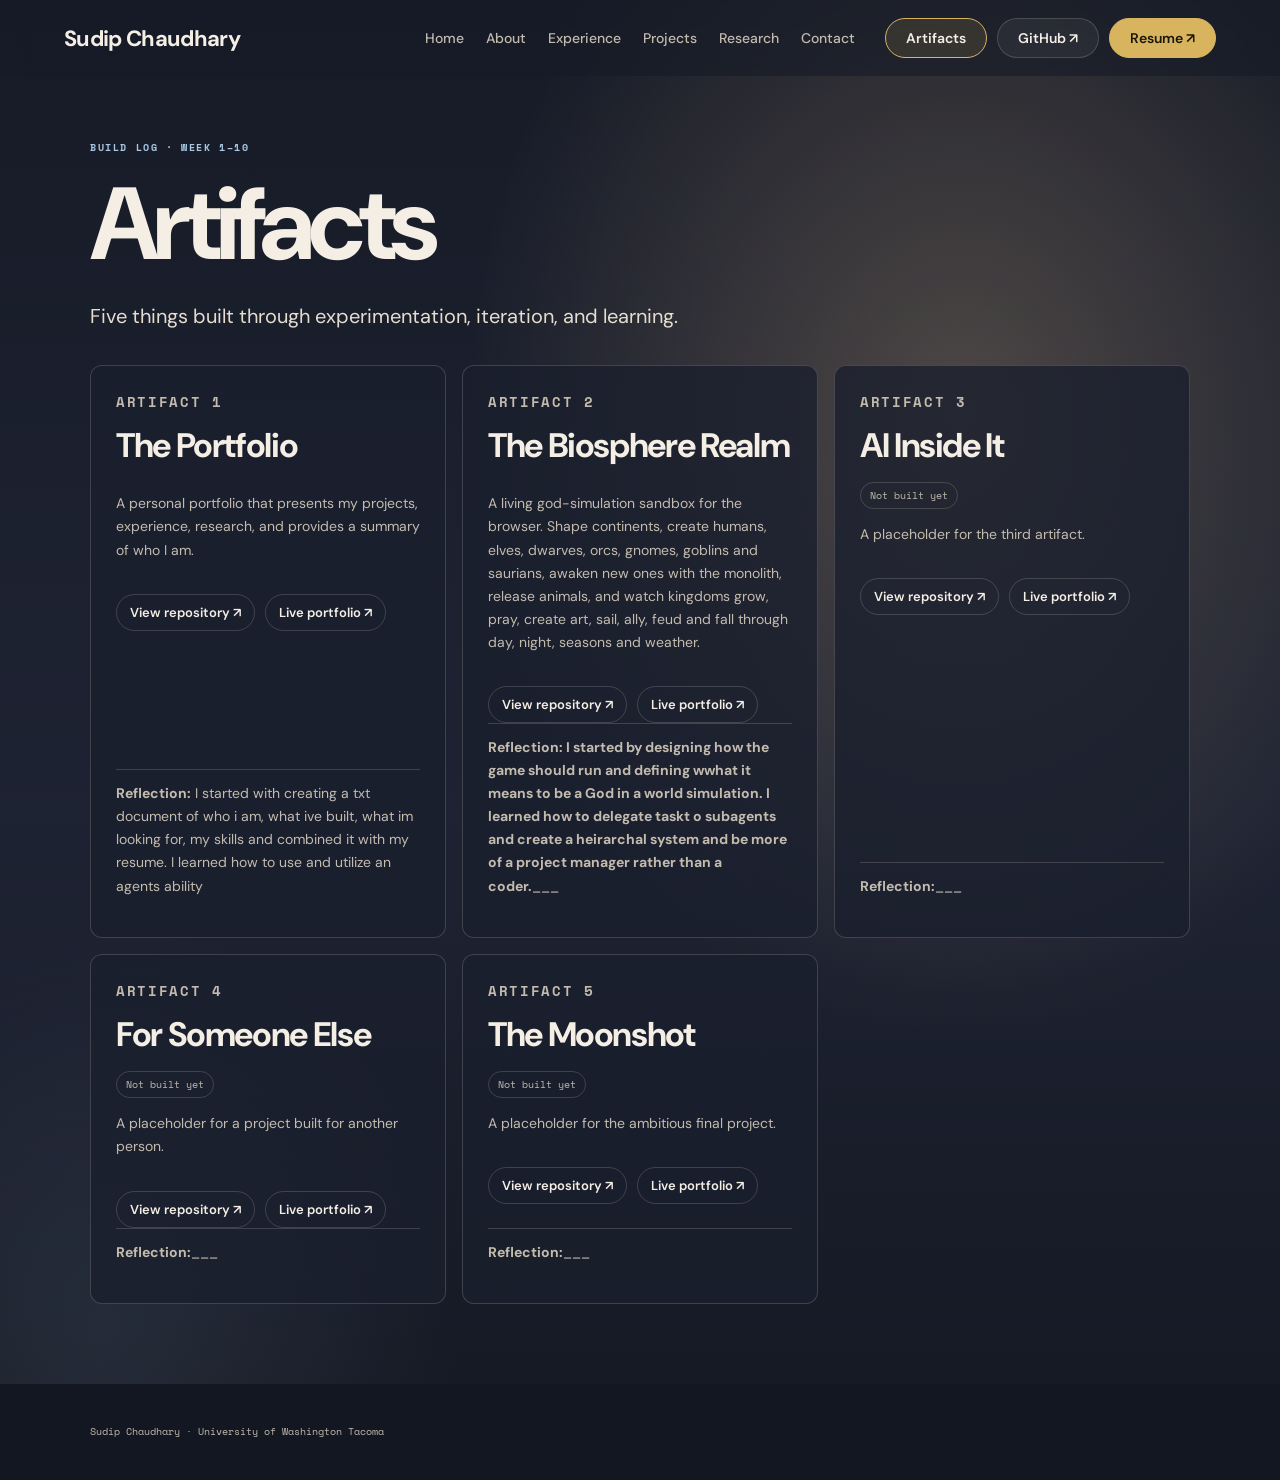
==== artifacts.html @ e9c2fbfe "Update artifact reflections and links in artifacts.html" ====
<!doctype html>
<html lang="en">
<head>
<meta charset="utf-8">
<meta name="viewport" content="width=device-width,initial-scale=1">
<title>Artifacts | Sudip Chaudhary</title>
<meta name="description" content="Five artifacts documenting what I build, how my plans change, and what I learn along the way.">
<link rel="stylesheet" href="css/style.css">
<script>
try { if (localStorage.getItem('portfolio-theme') === 'light') document.documentElement.dataset.theme = 'light'; } catch (_) {}
</script>
</head>
<body>
<a class="skip" href="#main">Skip to content</a>
<header class="nav"><a class="logo" href="index.html#top">Sudip Chaudhary</a><nav aria-label="Main"><a href="index.html#top">Home</a><a href="index.html#about">About</a><a href="index.html#experience">Experience</a><a href="index.html#projects">Projects</a><a href="index.html#research">Research</a><a href="index.html#contact">Contact</a></nav><div class="nav-cta"><a class="nav-artifacts" href="artifacts.html" aria-current="page">Artifacts</a><a class="nav-github" href="https://github.com/SudipKing" target="_blank" rel="noopener">GitHub ↗</a><a class="nav-resume" href="resume.html">Resume ↗</a></div></header>
<main id="main" class="panel artifacts-page">
<div class="wrap">
<div class="artifacts-intro">
<p class="eyebrow">BUILD LOG · WEEK 1–10</p>
<h1>Artifacts</h1>
<p class="lead">Five things built through experimentation, iteration, and learning.</p>
</div>
  
<div class="artifact-grid">
<article class="artifact-card">
<p class="artifact-number">Artifact 1</p>
<h2>The Portfolio</h2>
<p>A personal portfolio that presents my projects, experience, research, and provides a summary of who I am.</p>
<div class="artifact-actions"><a class="artifact-link" href="https://github.com/SudipKing/Sudip-Portfolio" target="_blank" rel="noopener">View repository 
  ↗</a><a class="artifact-link" href="https://sudipking.github.io/Sudip-Portfolio/" target="_blank" rel="noopener">Live portfolio ↗</a></div>
<p class="artifact-reflection"><strong>Reflection:</strong> I started with creating a txt document of who i am, what ive built, what im looking for, my skills and combined it with my resume. I learned how to use and utilize an agents ability</p>
</article>
  
<article class="artifact-card">
<p class="artifact-number">Artifact 2</p>
<h2>The Biosphere Realm</h2>
<p>A living god-simulation sandbox for the browser. Shape continents, create humans, elves, dwarves, orcs, gnomes, goblins and saurians, awaken new ones with the monolith, release animals, and watch kingdoms grow, pray, create art, sail, ally, feud and fall through day, night, seasons and weather.</p>
<div class="artifact-actions"><a class="artifact-link" href="https://github.com/SudipKing/The-Biosphere-Realm" target="_blank" rel="noopener">View repository 
  ↗</a><a class="artifact-link" href="https://sudipking.github.io/The-Biosphere-Realm/" target="_blank" rel="noopener">Live portfolio ↗</a></div>
<p class="artifact-reflection"><strong>Reflection: I started by designing how the game should run and defining wwhat it means to be a God in a world simulation. I learned how to delegate taskt o subagents and create a heirarchal system and be more of a project manager rather than a coder.</strong>___</p>
</article>
  
<article class="artifact-card">
<p class="artifact-number">Artifact 3</p>
<h2>AI Inside It</h2>
<span class="artifact-status">Not built yet</span> <!-- delete at end -->
<p>A placeholder for the third artifact.</p>
<div class="artifact-actions"><a class="artifact-link" href="https://github.com/SudipKing/---" target="_blank" rel="noopener">View repository 
  ↗</a><a class="artifact-link" href="https://sudipking.github.io/---/" target="_blank" rel="noopener">Live portfolio ↗</a></div>
<p class="artifact-reflection"><strong>Reflection:</strong>___</p>
</article>
  
<article class="artifact-card">
<p class="artifact-number">Artifact 4</p>
<h2>For Someone Else</h2>
<span class="artifact-status">Not built yet</span>
<p>A placeholder for a project built for another person.</p>
<div class="artifact-actions"><a class="artifact-link" href="https://github.com/SudipKing/---" target="_blank" rel="noopener">View repository 
  ↗</a><a class="artifact-link" href="https://sudipking.github.io/---/" target="_blank" rel="noopener">Live portfolio ↗</a></div>
<p class="artifact-reflection"><strong>Reflection:</strong>___</p>
</article>
  
<article class="artifact-card">
<p class="artifact-number">Artifact 5</p>
<h2>The Moonshot</h2>
<span class="artifact-status">Not built yet</span>
<p>A placeholder for the ambitious final project.</p>
<div class="artifact-actions"><a class="artifact-link" href="https://github.com/SudipKing/---" target="_blank" rel="noopener">View repository 
  ↗</a><a class="artifact-link" href="https://sudipking.github.io/---/" target="_blank" rel="noopener">Live portfolio ↗</a></div>
<p class="artifact-reflection"><strong>Reflection:</strong>___</p>
</article>
  
</main>
<footer><div class="wrap"><p>Sudip Chaudhary · University of Washington Tacoma</p></div></footer>
<script src="js/theme.js"></script>
</body>
</html>
---- css/style.css ----
@import url('https://fonts.googleapis.com/css2?family=DM+Sans:ital,wght@0,400;0,500;0,600;0,700;1,700&family=Space+Mono:wght@400;700&display=swap');
:root{--bg:#171b27;--bg2:#1f2433;--surface:rgba(26,31,45,.78);--surface2:rgba(34,40,56,.72);--line:rgba(233,225,214,.18);--text:#f4eee5;--muted:#c3bbae;--accent:#d8b45f;--accent2:#a9c8e3;--font:"DM Sans",system-ui,sans-serif;--mono:"Space Mono",monospace}
*{box-sizing:border-box}html{scroll-behavior:smooth;scroll-snap-type:y proximity;background:var(--bg)}body{margin:0;background:linear-gradient(180deg,#18353a,#21484a 55%,#18383b);color:var(--text);font-family:var(--font);overflow-x:hidden;overflow-y:auto}a{color:inherit}.mountain-bg{position:fixed;inset:0;z-index:-2;overflow:hidden;background:linear-gradient(180deg,#294f58 0%,#396b68 48%,#214747 100%)}.stars{position:absolute;inset:0;opacity:.32;background-image:radial-gradient(#f0faef 1px,transparent 1px),radial-gradient(#f0faef 1px,transparent 1px);background-size:83px 71px,137px 109px}.ridge{position:absolute;left:-5%;width:110%;bottom:-2%;height:43%;clip-path:polygon(0 68%,8% 45%,17% 66%,27% 30%,36% 58%,46% 16%,56% 57%,66% 33%,77% 61%,87% 24%,95% 53%,100% 42%,100% 100%,0 100%)}.ridge.back{background:#315d5d;opacity:.85;bottom:11%}.ridge.front{background:#173b3d;height:34%;opacity:.98}
.nav{position:fixed;top:0;left:0;right:0;z-index:20;display:flex;justify-content:flex-end;align-items:center;min-height:76px;padding:14px 5vw;background:linear-gradient(180deg,rgba(22,27,40,.8),rgba(22,27,40,.28));backdrop-filter:blur(12px)}.nav nav{display:flex;align-items:center;gap:22px}.nav nav a,.nav-github{font:700 10px var(--mono);letter-spacing:.08em;text-transform:uppercase;text-decoration:none;color:#f4eee5;transition:.25s}.nav nav a:hover,.nav-github:hover{color:var(--accent);transform:translateY(-2px)}.nav-github{padding:9px 12px;border:1px solid var(--line);border-radius:5px}.nav-resume{background:var(--accent);color:#1a1608!important;border-color:var(--accent)!important}.nav-resume:hover{background:#f0d99a!important;color:#1a1608!important}
.skip{position:absolute;left:-999px}.skip:focus{left:10px;top:10px;z-index:30;background:var(--accent);color:#1a1608;padding:8px}
.panel{min-height:100vh;width:100%;padding:120px 7vw 80px;display:flex;align-items:center;scroll-snap-align:start;position:relative}.panel:nth-of-type(even){background:rgba(22,27,40,.15)}.wrap{width:min(1100px,100%);margin:0 auto}.narrow{max-width:780px;margin-left:auto;margin-right:auto}h1,h2,h3{line-height:1.08;margin:0}h1{font-size:clamp(52px,8vw,104px);letter-spacing:-.06em;max-width:850px}h2{font-size:clamp(42px,5.5vw,72px);letter-spacing:-.05em;margin-bottom:28px}h3{font-size:21px}p{line-height:1.65}.sub,.muted{color:var(--muted)}.role,.eyebrow{font:700 10px var(--mono);letter-spacing:.16em;color:var(--accent2);margin-bottom:18px}.lead{font-size:20px;color:#e6ddd0;max-width:700px}.hero{padding-top:130px}.hero-grid{display:grid;grid-template-columns:minmax(0,1.45fr) minmax(260px,.55fr);gap:70px;align-items:center}.hero h1 span{color:transparent;-webkit-text-stroke:1px rgba(242,247,243,.72)}.btns{display:flex;gap:12px;flex-wrap:wrap;margin-top:30px}.btn{display:inline-flex;align-items:center;gap:15px;padding:13px 18px;border:1px solid var(--line);border-radius:6px;text-decoration:none;font-weight:700;background:rgba(22,27,40,.38);transition:.25s}.btn.primary{background:var(--accent);color:#1a1608;border-color:var(--accent)}.btn:hover{transform:translateY(-6px) scale(1.025);box-shadow:0 18px 40px rgba(0,0,0,.28);border-color:var(--accent)}.now{padding:26px;background:rgba(22,27,40,.65);border:1px solid var(--line);border-radius:10px;box-shadow:0 20px 60px rgba(0,0,0,.18);transition:.35s}.now:hover{transform:translateY(-7px);background:rgba(34,40,56,.78);border-color:var(--accent2)}.now h2{font:700 11px var(--mono);letter-spacing:.1em;color:var(--accent2);margin-bottom:25px}.now dl{margin:0}.now dt{font-weight:700;font-size:12px;margin-top:15px}.now dd{margin:2px 0 0;color:var(--muted);font-size:13px}.two-col{display:grid;grid-template-columns:.7fr 1.3fr;gap:90px;align-items:center}.facts{display:grid;grid-template-columns:1fr 1fr;margin-top:30px;border-top:1px solid var(--line)}.facts div{padding:14px 0;border-bottom:1px solid var(--line);display:flex;gap:15px}.skills{display:grid;grid-template-columns:repeat(5,1fr);border-top:1px solid var(--line);border-bottom:1px solid var(--line)}.skills>div{padding:25px 18px;border-right:1px solid var(--line)}.skills>div:last-child{border:0}.skills h3{font:700 11px var(--mono);color:var(--accent);margin-bottom:12px}.tags{list-style:none;margin:0;padding:0;display:flex;flex-wrap:wrap;gap:7px}.tags li{border:1px solid var(--line);padding:5px 8px;border-radius:4px;font:10px var(--mono);color:#e6ddd0}.timeline{list-style:none;margin:0;padding:0;border-left:1px solid var(--line)}.timeline>li{position:relative;padding:0 0 42px 35px}.timeline>li:last-child{padding-bottom:0}.timeline>li:before{content:"";position:absolute;left:-4px;top:5px;width:7px;height:7px;border-radius:50%;background:var(--accent);box-shadow:0 0 14px rgba(216,180,95,.7)}.timeline .meta{font-size:12px;color:var(--accent2)}.timeline ul{padding-left:18px;color:var(--muted);line-height:1.6}.cards{display:grid;grid-template-columns:repeat(3,1fr);gap:16px}.card{background:var(--surface);border:1px solid var(--line);border-radius:9px;padding:25px;min-height:300px;display:flex;flex-direction:column;transition:.3s}.card:hover{transform:translateY(-8px);border-color:var(--accent2);box-shadow:0 22px 50px rgba(0,0,0,.2)}.card p{color:var(--muted);font-size:14px}.card .tags{margin-top:auto}.links{display:flex;gap:18px}.links a{color:var(--accent);font:700 10px var(--mono);text-decoration:none}.learn{list-style:none;padding:0;margin:0;display:grid;grid-template-columns:1fr 1fr;gap:14px}.learn li{padding:18px 20px;border-left:2px solid var(--accent);background:rgba(28,33,48,.35);color:var(--muted)}.learn strong{display:block;color:var(--text);margin-bottom:4px}.contact{max-width:780px}.contact-list{list-style:none;padding:0;margin:30px 0 0;border-top:1px solid var(--line)}.contact-list li{display:flex;justify-content:space-between;gap:20px;padding:17px 0;border-bottom:1px solid var(--line)}.contact-list span{color:var(--muted);font:10px var(--mono)}.contact-list a{color:var(--accent);text-decoration:none}.contact-list a:hover{text-decoration:underline}footer{padding:30px 7vw;color:var(--muted);font:10px var(--mono);background:#131722}
@media(max-width:900px){html{scroll-snap-type:y proximity}body{overflow-x:hidden;overflow-y:auto}.nav{justify-content:center;min-height:64px;padding:10px 4vw}.nav nav{gap:12px;flex-wrap:wrap;justify-content:center}.nav nav a,.nav-github{font-size:8px}.panel{min-height:auto;padding:115px 6vw 85px;align-items:flex-start}.hero{min-height:100svh;align-items:center}.hero-grid,.two-col{grid-template-columns:1fr;gap:38px}.hero-grid{width:100%}.hero h1{font-size:clamp(48px,13vw,78px)}.lead{font-size:17px}.skills{grid-template-columns:1fr 1fr}.skills>div:nth-child(2n){border-right:0}.cards{grid-template-columns:1fr}.learn{grid-template-columns:1fr}.now{max-width:620px;width:100%}}
@media(max-width:560px){.nav{align-items:center}.nav nav{gap:8px}.nav nav a,.nav-github{font-size:7px;padding:4px}.nav-resume{padding:7px!important}.panel{padding-left:5vw;padding-right:5vw}.skills{grid-template-columns:1fr}.skills>div{border-right:0;border-bottom:1px solid var(--line)}.skills>div:last-child{border-bottom:0}.contact-list li{display:block}.contact-list span{display:block;margin-bottom:5px}.btn{width:100%;justify-content:center}}
@media(prefers-reduced-motion:reduce){html{scroll-behavior:auto;scroll-snap-type:none}*,*:before,*:after{transition:none!important;animation:none!important}}

/* ===== Theme v2: palette from the photo (navy vest, sand shirt, gold watch, soft blue backdrop) ===== */
html,body{background:#171b27}
body{background:radial-gradient(55% 60% at 75% 28%,rgba(176,150,118,.34),transparent 70%),radial-gradient(40% 40% at 8% 90%,rgba(169,200,227,.10),transparent 70%),linear-gradient(180deg,#171b27,#1e2333 55%,#141822)}
.nav{display:grid;grid-template-columns:1fr auto 1fr;gap:20px;padding:14px 5vw;background:rgba(23,27,39,.6)}
.logo{font:700 22px var(--font);letter-spacing:-.03em;color:var(--text);text-decoration:none}
.nav nav{justify-content:center}.nav nav a{font:500 14px var(--font);letter-spacing:0;text-transform:none;color:var(--muted)}
.nav nav a:hover{color:var(--text)}
.nav-cta{display:flex;justify-content:flex-end;gap:10px}
.nav-cta a{font:600 14px var(--font);text-transform:none;letter-spacing:0;text-decoration:none;color:var(--text);padding:10px 20px;border:1px solid var(--line);border-radius:999px;background:rgba(255,255,255,.05);transition:.25s}
.nav-cta a:hover{border-color:var(--accent);transform:translateY(-2px)}
.nav-cta .nav-resume{background:var(--accent);color:#1a1608!important;border-color:var(--accent)}
.hero-grid{grid-template-columns:minmax(0,1.1fr) minmax(280px,.9fr);gap:40px;align-items:end}
.hero-copy{padding-bottom:60px}
.pill{display:inline-block;padding:7px 16px;border:1px solid var(--line);border-radius:999px;font-size:14px;color:var(--muted);margin-bottom:26px}
.hero h1{font-style:italic;font-weight:700;letter-spacing:-.045em;line-height:1.02;font-size:clamp(46px,6.6vw,92px)}
.role{font:500 17px var(--font);letter-spacing:0;color:var(--accent);margin:20px 0 14px}
.btn{border-radius:999px;padding:12px 14px 12px 24px;background:rgba(255,255,255,.07)}
.btn span{display:inline-grid;place-items:center;width:30px;height:30px;border-radius:50%;background:var(--text);color:#1a1608}
.btn.primary{background:rgba(255,255,255,.1);color:var(--text);border-color:var(--line)}
.btn.primary span{background:var(--accent)}
.looking{margin:34px 0 0;font-size:14px;color:var(--muted)}
.strip{display:flex;flex-wrap:wrap;gap:8px 22px;margin-top:10px;font:500 17px var(--font);color:#9b9385}
.hero-photo{position:relative;align-self:end;justify-self:center;width:min(430px,100%)}
.hero-photo:before{content:"";position:absolute;inset:6% -14% 4%;border-radius:50%;background:radial-gradient(closest-side,rgba(216,180,95,.22),transparent);z-index:0}
.hero-photo img{position:relative;display:block;width:100%;height:auto;max-height:78vh;object-fit:contain;object-position:bottom;z-index:1}
.chip{position:absolute;z-index:2;padding:12px 16px;background:rgba(40,46,62,.62);backdrop-filter:blur(14px);border:1px solid var(--line);border-radius:14px;font-size:13px;line-height:1.45;color:var(--muted);max-width:230px}
.chip b{display:block;color:var(--text);font-weight:600;font-size:14px}
.chip.c1{right:-6%;bottom:30%}.chip.c2{left:-14%;bottom:8%}
.contact-list{margin-top:36px}
.contact-list li{padding:24px 0;display:block}
.contact-list a{display:block;font-size:20px;word-break:break-all}
.contact-list li+li{margin-top:0}
@media(max-width:900px){
 .nav{display:flex;flex-wrap:wrap;justify-content:space-between;gap:8px 12px}
 .nav nav{order:3;width:100%;gap:14px;flex-wrap:wrap}.nav nav a{font-size:13px}
 .nav-cta a{padding:8px 14px;font-size:13px}.nav-github{display:none}
 .hero{padding-top:150px}.hero-grid{grid-template-columns:1fr}.hero-copy{padding-bottom:0}
 .hero-photo{width:min(360px,88%);margin-top:20px}.chip{position:static;max-width:none;margin-top:10px}
}
.hero{padding-left:7vw;padding-right:7vw}

/* Profile image */
.hero-photo img{display:block;width:100%;height:auto;max-height:78vh;object-fit:contain;object-position:center bottom;visibility:visible;opacity:1}

/* Budgie companion and flowering perch */
.logo{position:relative;z-index:2;white-space:nowrap}
.parakeet-branch{position:absolute;left:5vw;top:42px;width:275px;height:46px;pointer-events:none;z-index:1;overflow:visible}
.branch-blossoms{transform-box:fill-box;transform-origin:center bottom;animation:blossom-sway 5s ease-in-out infinite}
.parakeet-bird{position:fixed;left:0;top:0;width:120px;height:100px;z-index:40;pointer-events:none;transform-origin:top left;will-change:transform;filter:drop-shadow(0 3px 2px rgba(0,0,0,.18))}
@keyframes blossom-sway{0%,100%{transform:rotate(-1deg)}50%{transform:rotate(1.5deg)}}
@media(max-width:900px){.parakeet-branch{left:4vw;top:37px;width:210px;height:35px}}
@media(prefers-reduced-motion:reduce){.branch-blossoms{animation:none}.parakeet-bird{filter:none}}


/* === Portfolio theme toggle and skills hover (2026) === */
.nav-cta { align-items: center; }
.theme-toggle {
  display: inline-grid; place-items: center; flex: 0 0 42px;
  width: 42px; height: 42px; padding: 0;
  border: 1px solid var(--line); border-radius: 999px;
  background: rgba(255,255,255,.07); color: var(--text);
  font: 600 21px var(--font); cursor: pointer;
  transition: transform .25s, border-color .25s, background .25s, box-shadow .25s;
}
.theme-toggle:hover { transform: translateY(-2px); border-color: var(--accent); box-shadow: 0 0 18px rgba(216,180,95,.22); }
.theme-toggle:focus-visible { outline: 2px solid var(--accent); outline-offset: 3px; }
.theme-icon { line-height: 1; }

/* Treat each Skills category as a project-like card. */
.skills { border: 0; gap: 16px; }
.skills > div {
  min-width: 0; border: 1px solid var(--line) !important;
  border-radius: 9px; background: var(--surface);
  padding: 25px 18px;
  transition: transform .3s ease, border-color .3s ease,
              box-shadow .3s ease, background .3s ease;
}
.skills > div:hover {
  transform: translateY(-8px); border-color: var(--accent2) !important;
  background: var(--surface2);
  box-shadow: 0 22px 50px rgba(0,0,0,.2), 0 0 20px rgba(169,200,227,.12);
}
.skills .tags li { transition: background .2s, border-color .2s, color .2s, transform .2s; }
.skills .tags li:hover {
  background: rgba(216,180,95,.15); border-color: var(--accent);
  color: var(--text); transform: translateY(-2px);
}

/* Light mode: override the hard-coded dark colors used by the original design. */
html[data-theme="light"] {
  color-scheme: light;
  --bg: #f8f5ee;
  --bg2: #eee9df;
  --surface: rgba(255,255,255,.88);
  --surface2: rgba(255,252,244,.98);
  --line: rgba(57,65,76,.20);
  --text: #202838;
  --muted: #536071;
  --accent: #9b6c18;
  --accent2: #386b8b;
  background: var(--bg);
}
html[data-theme="light"] body {
  background: radial-gradient(55% 60% at 75% 28%,rgba(220,189,133,.22),transparent 70%),
              radial-gradient(40% 40% at 8% 90%,rgba(169,200,227,.22),transparent 70%),
              linear-gradient(180deg,#faf8f3,#eeeae2 55%,#f8f5ee);
}
html[data-theme="light"] .nav {
  background: rgba(250,248,243,.85);
  border-bottom: 1px solid var(--line);
}
html[data-theme="light"] .nav nav a,
html[data-theme="light"] .nav-github { color: var(--muted); }
html[data-theme="light"] .nav nav a:hover,
html[data-theme="light"] .nav-github:hover { color: var(--text); }
html[data-theme="light"] .nav-cta a,
html[data-theme="light"] .theme-toggle { background: rgba(255,255,255,.7); color: var(--text); }
html[data-theme="light"] .nav-cta .nav-resume {
  background: #d4ac59; border-color: #d4ac59; color: #1a1608 !important;
}
html[data-theme="light"] .lead,
html[data-theme="light"] .tags li { color: #344254; }
html[data-theme="light"] .strip { color: #596576; }
html[data-theme="light"] .btn,
html[data-theme="light"] .btn.primary { background: rgba(255,255,255,.78); color: var(--text); }
html[data-theme="light"] .btn span { background: #d4ac59; color: #1a1608; }
html[data-theme="light"] .chip { background: rgba(255,255,255,.86); }
html[data-theme="light"] .learn li { background: rgba(255,255,255,.68); }
html[data-theme="light"] .panel:nth-of-type(even) { background: rgba(166,150,124,.07); }
html[data-theme="light"] footer { background: #e7e3db; }
html[data-theme="light"] .skills > div:hover,
html[data-theme="light"] .card:hover { box-shadow: 0 22px 50px rgba(40,52,70,.14), 0 0 18px rgba(56,107,139,.10); }
html[data-theme="light"] .skills .tags li:hover { background: rgba(155,108,24,.12); }
@media (max-width: 900px) {
  .skills { grid-template-columns: repeat(2, minmax(0,1fr)); }
}
@media (max-width: 560px) {
  .skills { grid-template-columns: 1fr; }
  .theme-toggle { width: 36px; height: 36px; flex-basis: 36px; font-size: 18px; }
  .nav-cta { gap: 6px; }
}
@media (prefers-reduced-motion: reduce) {
  .skills > div, .skills .tags li, .theme-toggle { transition: none; }
}


/* Artifacts navigation and standalone page */
.nav-artifacts { background: rgba(216,180,95,.13) !important; border-color: var(--accent) !important; }
html[data-theme="light"] .nav-cta .nav-artifacts { background: rgba(155,108,24,.09) !important; color: var(--text) !important; }
.artifacts-page { min-height:100vh; padding-top:130px; padding-bottom:80px; align-items:flex-start; }
.artifacts-intro { max-width:800px; margin-bottom:32px; }
.artifacts-intro .eyebrow { margin-bottom:14px; }
.artifact-grid { display:grid; grid-template-columns:repeat(3,minmax(0,1fr)); gap:16px; }
.artifact-card { min-height:290px; padding:25px; display:flex; flex-direction:column; background:var(--surface); border:1px solid var(--line); border-radius:12px; transition:transform .25s,border-color .25s,box-shadow .25s; }
.artifact-card:hover { transform:translateY(-5px); border-color:var(--accent2); box-shadow:0 18px 44px rgba(0,0,0,.18); }
.artifact-number { color:var(--accent); font:700 11px var(--mono); letter-spacing:.12em; text-transform:uppercase; margin:0 0 16px; }
.artifact-card h2 { font-size:clamp(25px,3vw,34px); margin:0 0 14px; letter-spacing:-.04em; }
.artifact-card p { color:var(--muted); font-size:14px; }
.artifact-card .artifact-reflection { margin-top:auto; padding-top:12px; border-top:1px solid var(--line); }
.artifact-actions { display:flex; flex-wrap:wrap; gap:10px; margin-top:18px; }
.artifact-link { display:inline-flex; align-items:center; width:fit-content; padding:9px 13px; border:1px solid var(--line); border-radius:999px; text-decoration:none; font-size:13px; font-weight:600; transition:background .2s,border-color .2s; }
.artifact-link:hover { border-color:var(--accent); background:rgba(216,180,95,.12); }
.artifact-status { display:inline-block; align-self:flex-start; padding:5px 9px; border:1px solid var(--line); border-radius:999px; color:var(--muted); font:10px var(--mono); margin-top:4px; }
.artifact-note { max-width:800px; margin-top:30px; padding:20px 22px; border-left:2px solid var(--accent); background:rgba(28,33,48,.35); color:var(--muted); font-size:14px; }
@media(max-width:900px){ .artifact-grid{grid-template-columns:repeat(2,minmax(0,1fr));} .artifacts-page{padding-top:150px;} }
@media(max-width:600px){ .artifact-grid{grid-template-columns:1fr;} .artifact-card{min-height:250px;} }
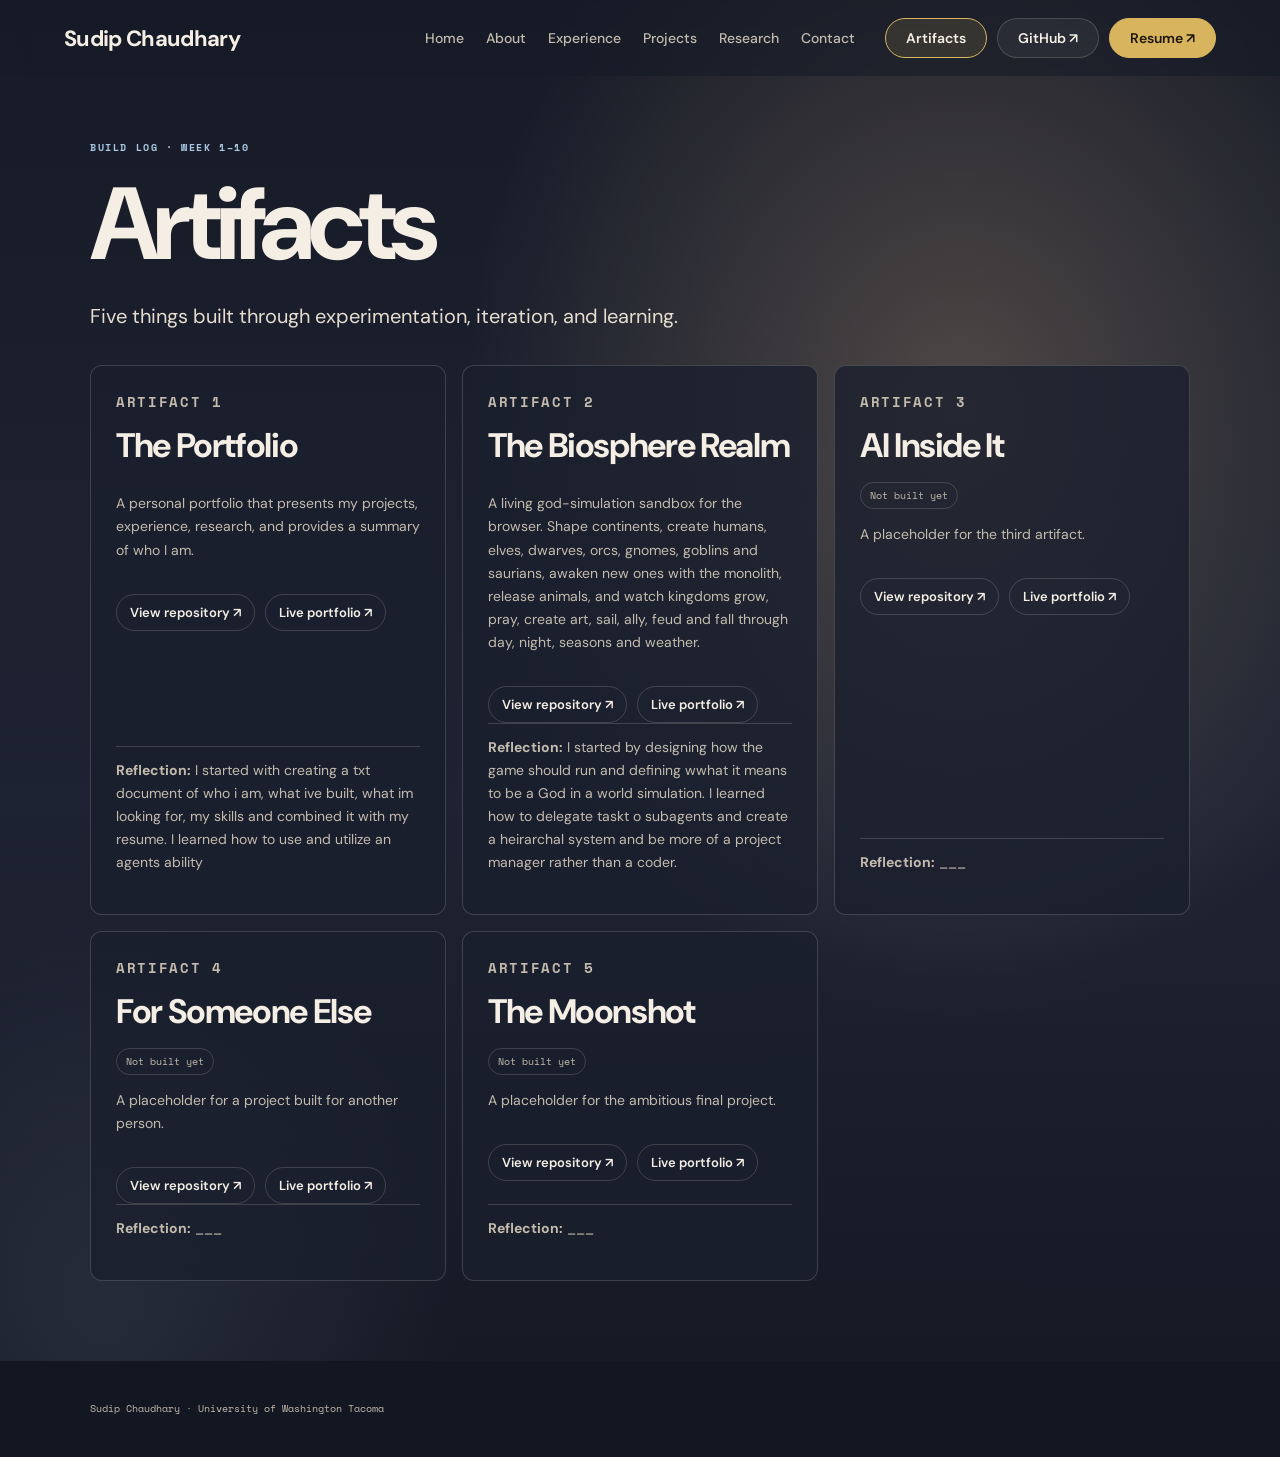
==== commit a3a0833f: "Fix reflection formatting in artifacts.html" ====
--- a/artifacts.html
+++ b/artifacts.html
@@ -37,7 +37,7 @@
 <p>A living god-simulation sandbox for the browser. Shape continents, create humans, elves, dwarves, orcs, gnomes, goblins and saurians, awaken new ones with the monolith, release animals, and watch kingdoms grow, pray, create art, sail, ally, feud and fall through day, night, seasons and weather.</p>
 <div class="artifact-actions"><a class="artifact-link" href="https://github.com/SudipKing/The-Biosphere-Realm" target="_blank" rel="noopener">View repository 
   ↗</a><a class="artifact-link" href="https://sudipking.github.io/The-Biosphere-Realm/" target="_blank" rel="noopener">Live portfolio ↗</a></div>
-<p class="artifact-reflection"><strong>Reflection: I started by designing how the game should run and defining wwhat it means to be a God in a world simulation. I learned how to delegate taskt o subagents and create a heirarchal system and be more of a project manager rather than a coder.</strong>___</p>
+<p class="artifact-reflection"><strong>Reflection:</strong> I started by designing how the game should run and defining wwhat it means to be a God in a world simulation. I learned how to delegate taskt o subagents and create a heirarchal system and be more of a project manager rather than a coder.</p>
 </article>
   
 <article class="artifact-card">
@@ -47,7 +47,7 @@
 <p>A placeholder for the third artifact.</p>
 <div class="artifact-actions"><a class="artifact-link" href="https://github.com/SudipKing/---" target="_blank" rel="noopener">View repository 
   ↗</a><a class="artifact-link" href="https://sudipking.github.io/---/" target="_blank" rel="noopener">Live portfolio ↗</a></div>
-<p class="artifact-reflection"><strong>Reflection:</strong>___</p>
+<p class="artifact-reflection"><strong>Reflection:</strong> ___</p>
 </article>
   
 <article class="artifact-card">
@@ -57,7 +57,7 @@
 <p>A placeholder for a project built for another person.</p>
 <div class="artifact-actions"><a class="artifact-link" href="https://github.com/SudipKing/---" target="_blank" rel="noopener">View repository 
   ↗</a><a class="artifact-link" href="https://sudipking.github.io/---/" target="_blank" rel="noopener">Live portfolio ↗</a></div>
-<p class="artifact-reflection"><strong>Reflection:</strong>___</p>
+<p class="artifact-reflection"><strong>Reflection:</strong> ___</p>
 </article>
   
 <article class="artifact-card">
@@ -67,7 +67,7 @@
 <p>A placeholder for the ambitious final project.</p>
 <div class="artifact-actions"><a class="artifact-link" href="https://github.com/SudipKing/---" target="_blank" rel="noopener">View repository 
   ↗</a><a class="artifact-link" href="https://sudipking.github.io/---/" target="_blank" rel="noopener">Live portfolio ↗</a></div>
-<p class="artifact-reflection"><strong>Reflection:</strong>___</p>
+<p class="artifact-reflection"><strong>Reflection:</strong> ___</p>
 </article>
   
 </main>
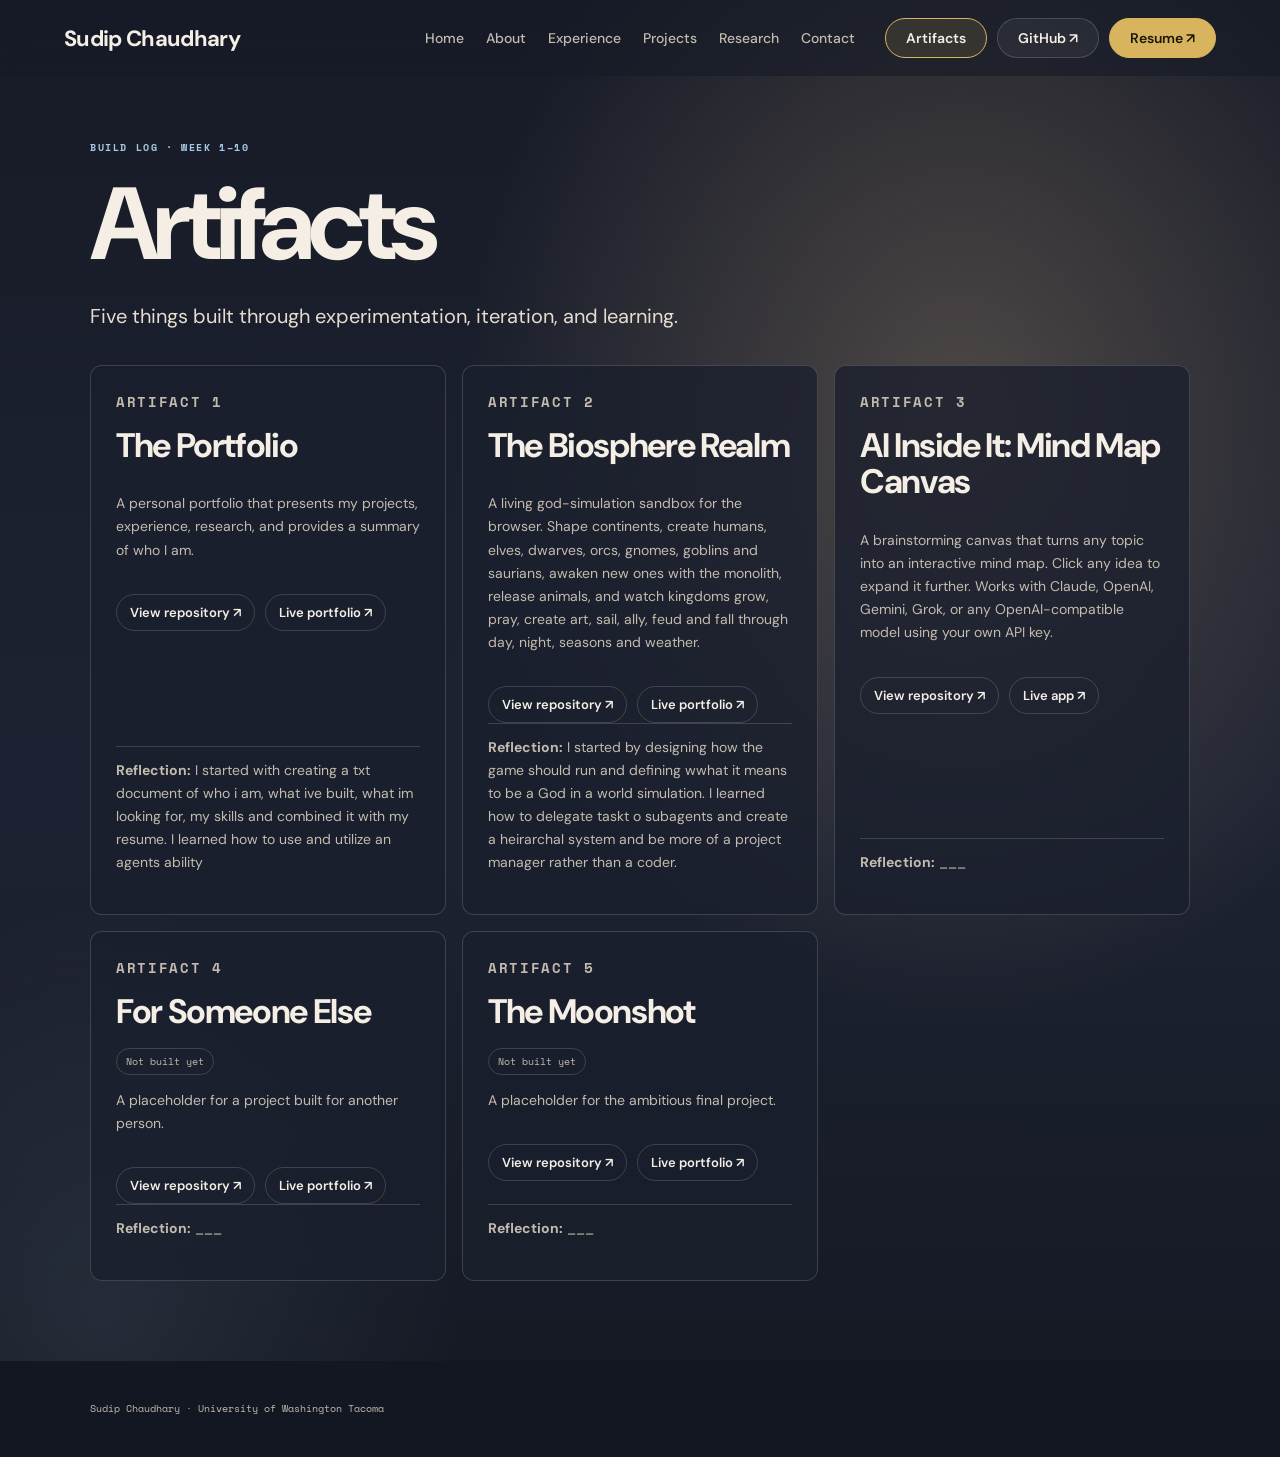
==== commit dffc1ecf: "Add Mind Map Canvas as Artifact 3" ====
--- a/artifacts.html
+++ b/artifacts.html
@@ -42,11 +42,10 @@
   
 <article class="artifact-card">
 <p class="artifact-number">Artifact 3</p>
-<h2>AI Inside It</h2>
-<span class="artifact-status">Not built yet</span> <!-- delete at end -->
-<p>A placeholder for the third artifact.</p>
-<div class="artifact-actions"><a class="artifact-link" href="https://github.com/SudipKing/---" target="_blank" rel="noopener">View repository 
-  ↗</a><a class="artifact-link" href="https://sudipking.github.io/---/" target="_blank" rel="noopener">Live portfolio ↗</a></div>
+<h2>AI Inside It: Mind Map Canvas</h2>
+<p>A brainstorming canvas that turns any topic into an interactive mind map. Click any idea to expand it further. Works with Claude, OpenAI, Gemini, Grok, or any OpenAI-compatible model using your own API key.</p>
+<div class="artifact-actions"><a class="artifact-link" href="https://github.com/SudipKing/Mind-Map-Canvas" target="_blank" rel="noopener">View repository 
+  ↗</a><a class="artifact-link" href="https://sudipking.github.io/Mind-Map-Canvas/mindmap.html" target="_blank" rel="noopener">Live app ↗</a></div>
 <p class="artifact-reflection"><strong>Reflection:</strong> ___</p>
 </article>
   
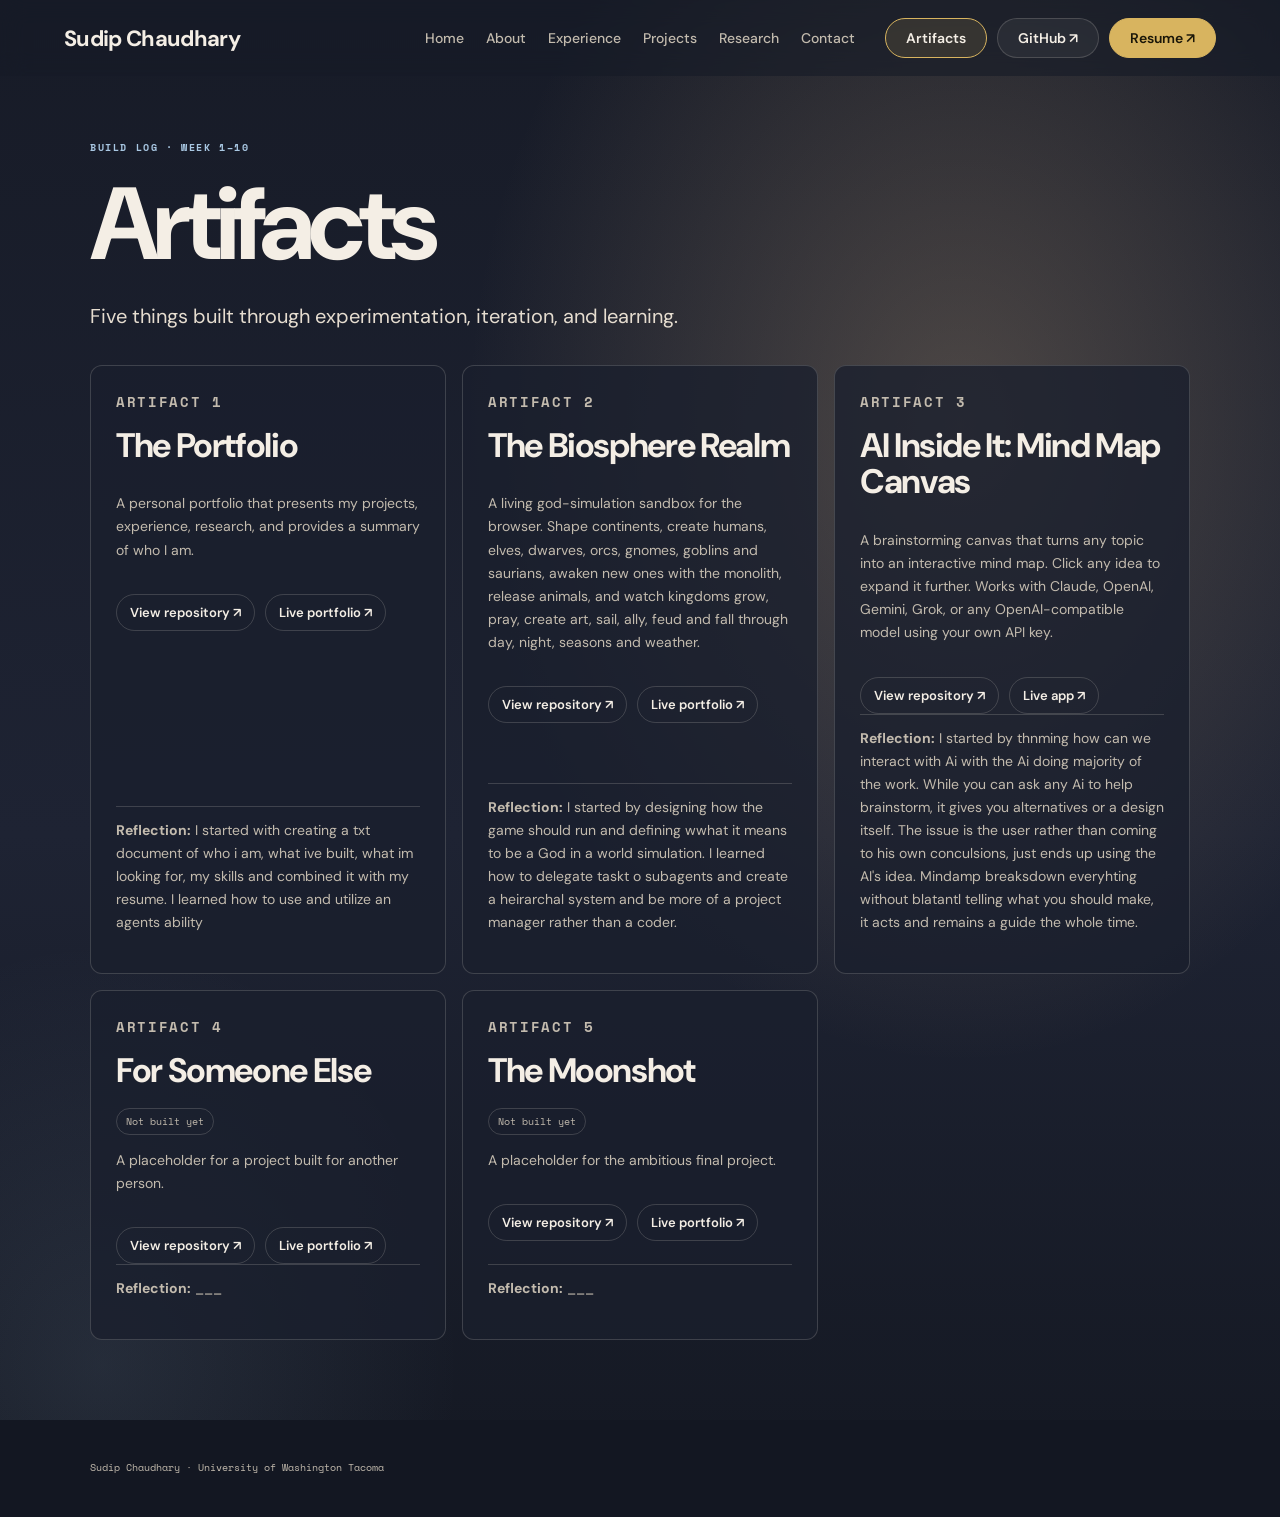
==== commit 6e59a39d: "Revise reflection on AI interaction in artifacts.html Updated the reflection paragraph to clarify th" ====
--- a/artifacts.html
+++ b/artifacts.html
@@ -46,7 +46,7 @@
 <p>A brainstorming canvas that turns any topic into an interactive mind map. Click any idea to expand it further. Works with Claude, OpenAI, Gemini, Grok, or any OpenAI-compatible model using your own API key.</p>
 <div class="artifact-actions"><a class="artifact-link" href="https://github.com/SudipKing/Mind-Map-Canvas" target="_blank" rel="noopener">View repository 
   ↗</a><a class="artifact-link" href="https://sudipking.github.io/Mind-Map-Canvas/mindmap.html" target="_blank" rel="noopener">Live app ↗</a></div>
-<p class="artifact-reflection"><strong>Reflection:</strong> ___</p>
+<p class="artifact-reflection"><strong>Reflection:</strong> I started by thnming how can we interact with Ai with the Ai doing majority of the work. While you can ask any Ai to help brainstorm, it gives you alternatives or a design itself. The issue is the user rather than coming to his own conculsions, just ends up using the AI's idea. Mindamp breaksdown everyhting without blatantl telling what you should make, it acts and remains a guide the whole time.</p>
 </article>
   
 <article class="artifact-card">
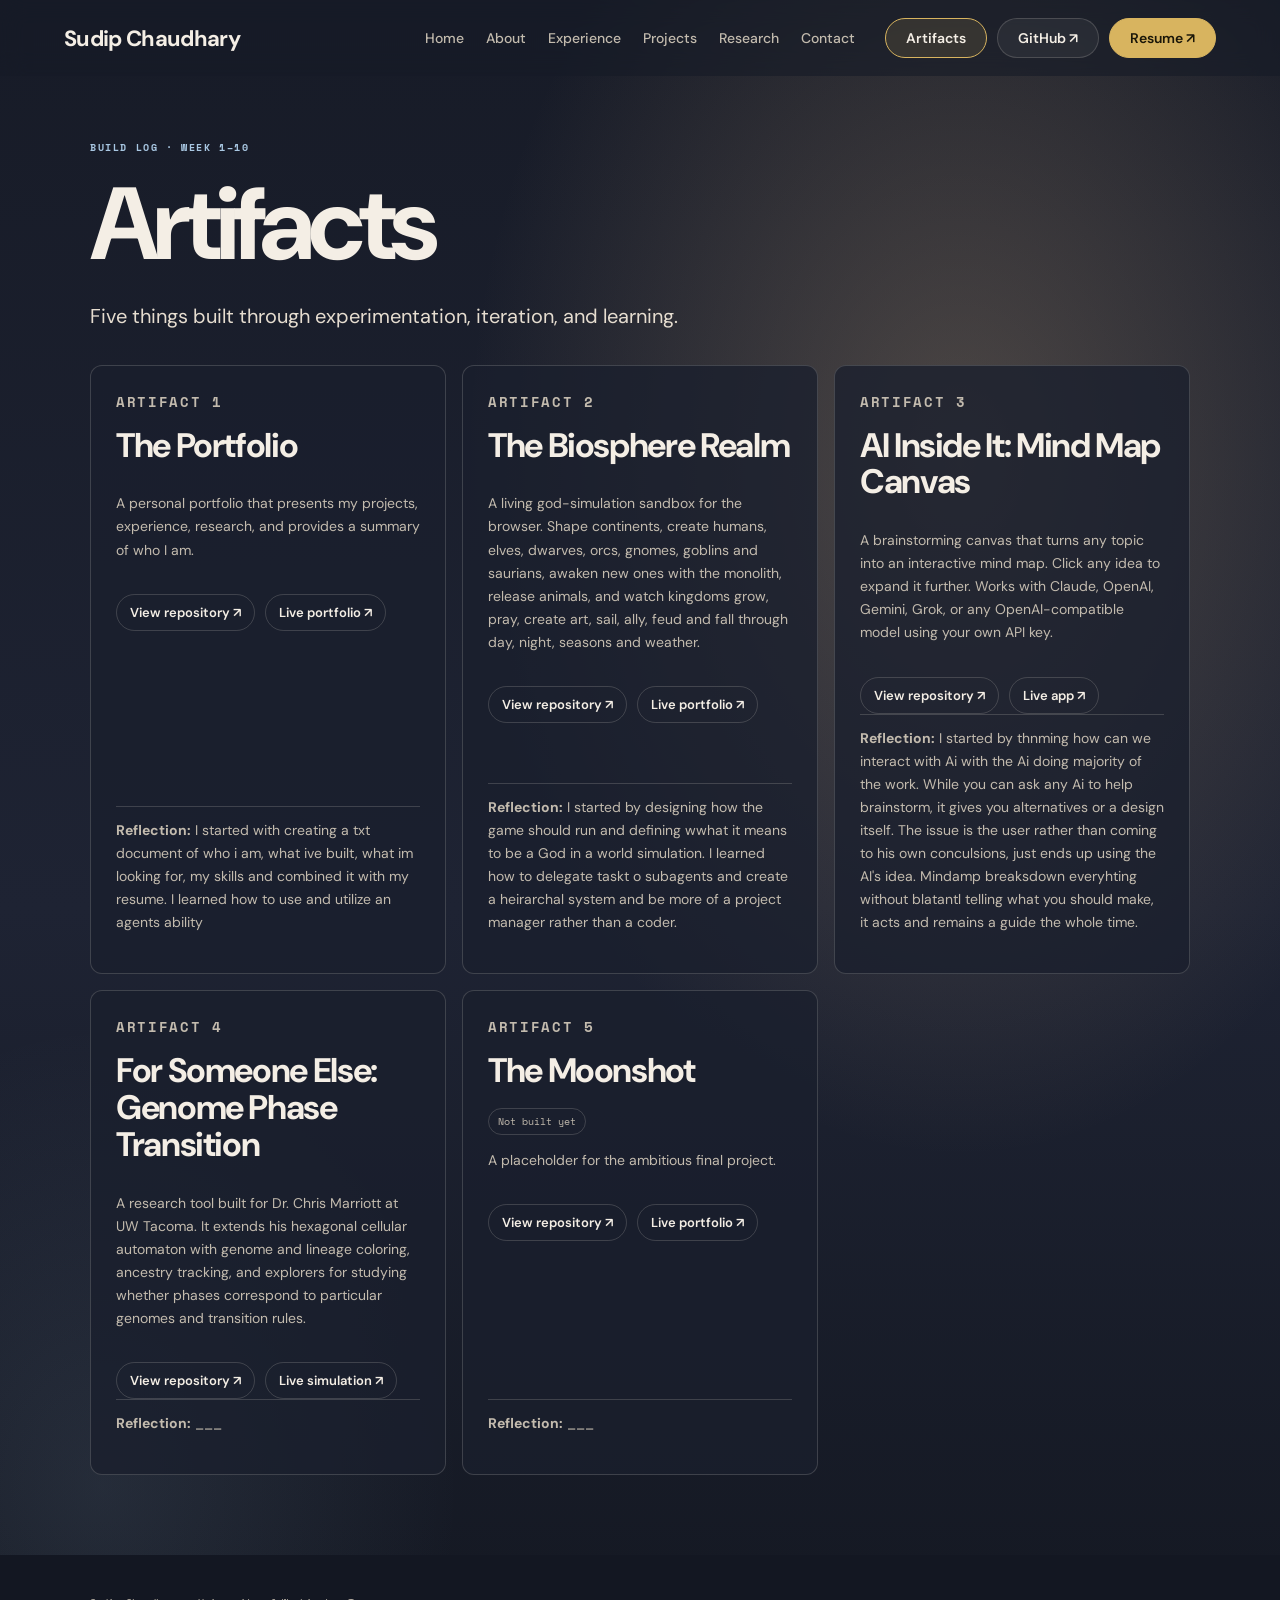
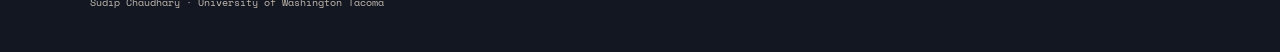
==== commit 87018790: "Add Genome Phase Transition as Artifact 4" ====
--- a/artifacts.html
+++ b/artifacts.html
@@ -51,11 +51,10 @@
   
 <article class="artifact-card">
 <p class="artifact-number">Artifact 4</p>
-<h2>For Someone Else</h2>
-<span class="artifact-status">Not built yet</span>
-<p>A placeholder for a project built for another person.</p>
-<div class="artifact-actions"><a class="artifact-link" href="https://github.com/SudipKing/---" target="_blank" rel="noopener">View repository 
-  ↗</a><a class="artifact-link" href="https://sudipking.github.io/---/" target="_blank" rel="noopener">Live portfolio ↗</a></div>
+<h2>For Someone Else: Genome Phase Transition</h2>
+<p>A research tool built for Dr. Chris Marriott at UW Tacoma. It extends his hexagonal cellular automaton with genome and lineage coloring, ancestry tracking, and explorers for studying whether phases correspond to particular genomes and transition rules.</p>
+<div class="artifact-actions"><a class="artifact-link" href="https://github.com/SudipKing/Genome-Phase-Transition" target="_blank" rel="noopener">View repository 
+  ↗</a><a class="artifact-link" href="https://sudipking.github.io/Genome-Phase-Transition/" target="_blank" rel="noopener">Live simulation ↗</a></div>
 <p class="artifact-reflection"><strong>Reflection:</strong> ___</p>
 </article>
   
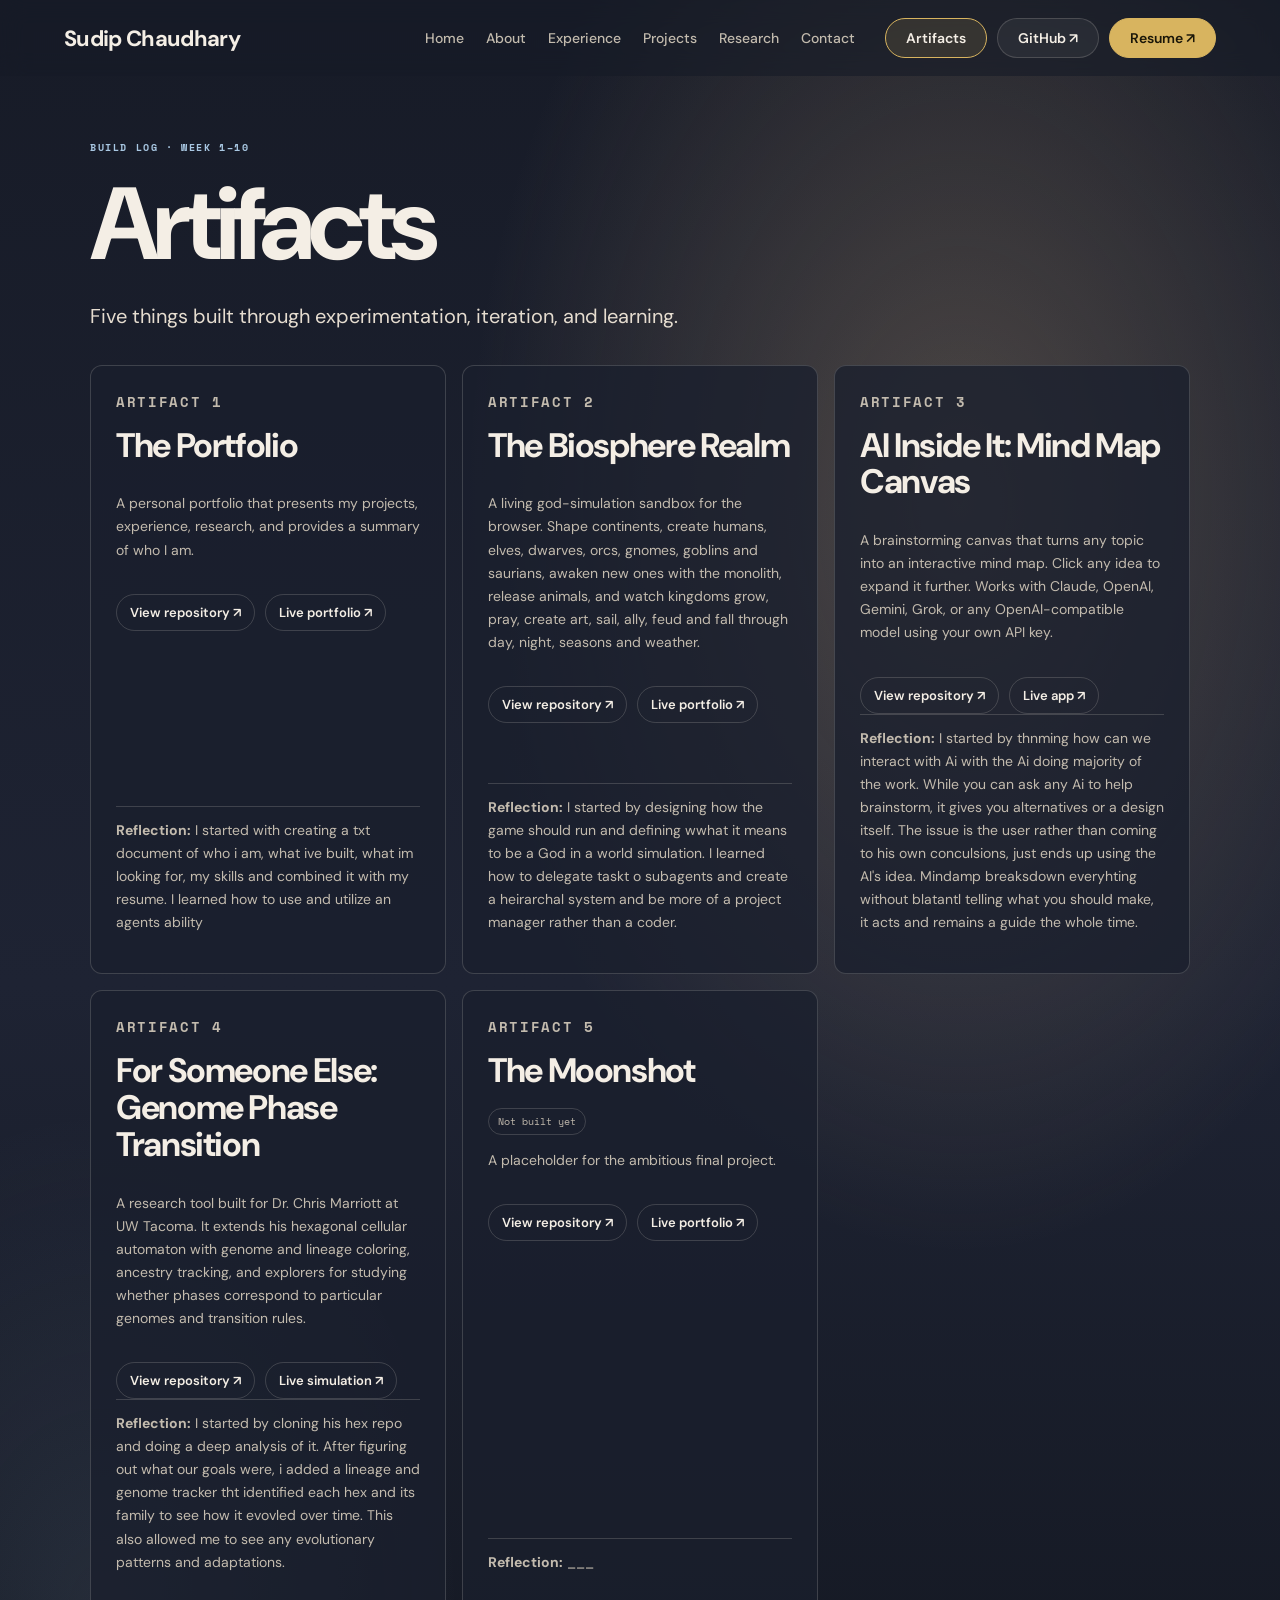
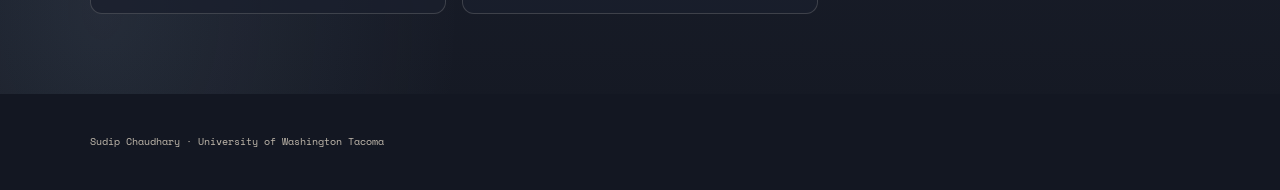
==== commit 3ba22777: "Revise reflection section in artifacts.html Updated reflection paragraph to include details about th" ====
--- a/artifacts.html
+++ b/artifacts.html
@@ -55,7 +55,7 @@
 <p>A research tool built for Dr. Chris Marriott at UW Tacoma. It extends his hexagonal cellular automaton with genome and lineage coloring, ancestry tracking, and explorers for studying whether phases correspond to particular genomes and transition rules.</p>
 <div class="artifact-actions"><a class="artifact-link" href="https://github.com/SudipKing/Genome-Phase-Transition" target="_blank" rel="noopener">View repository 
   ↗</a><a class="artifact-link" href="https://sudipking.github.io/Genome-Phase-Transition/" target="_blank" rel="noopener">Live simulation ↗</a></div>
-<p class="artifact-reflection"><strong>Reflection:</strong> ___</p>
+<p class="artifact-reflection"><strong>Reflection:</strong> I started by cloning his hex repo and doing a deep analysis of it. After figuring out what our goals were, i added a lineage and genome tracker tht identified each hex and its family to see how it evovled over time. This also allowed me to see any evolutionary patterns and adaptations.</p>
 </article>
   
 <article class="artifact-card">
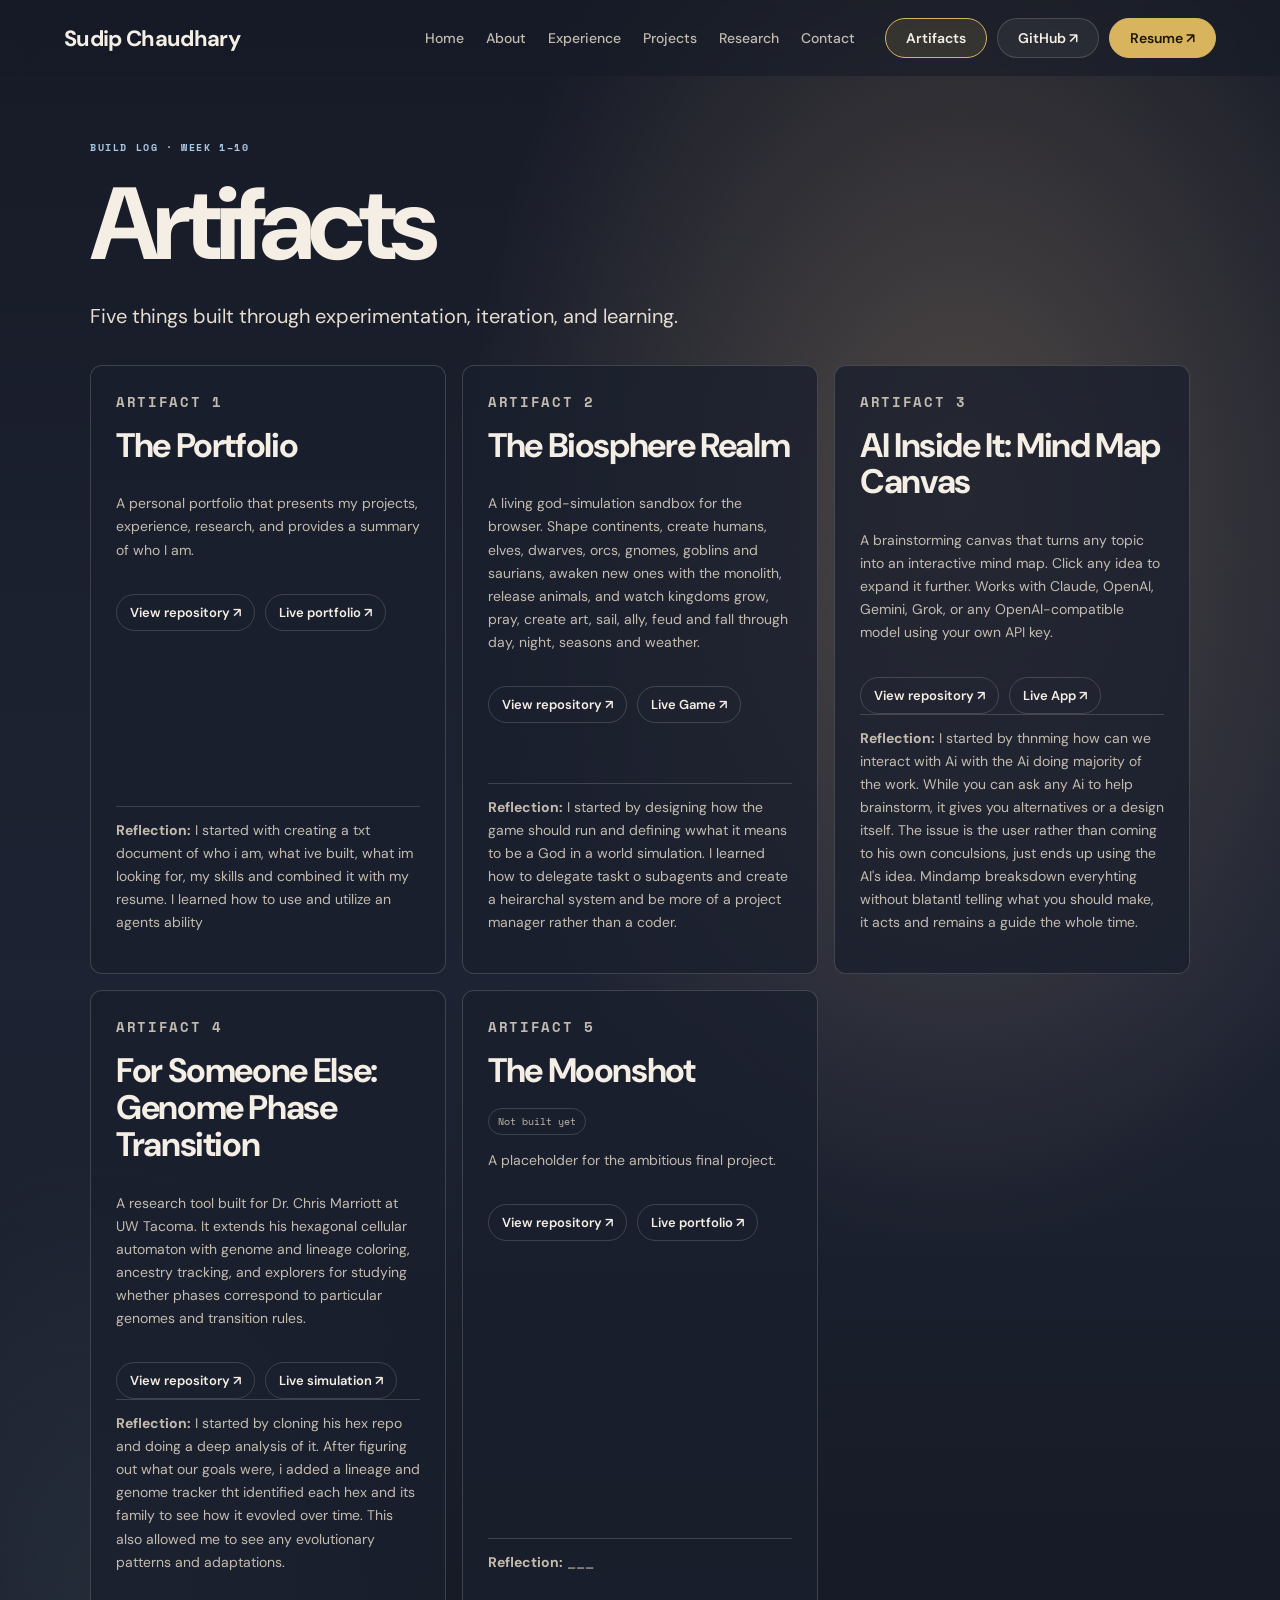
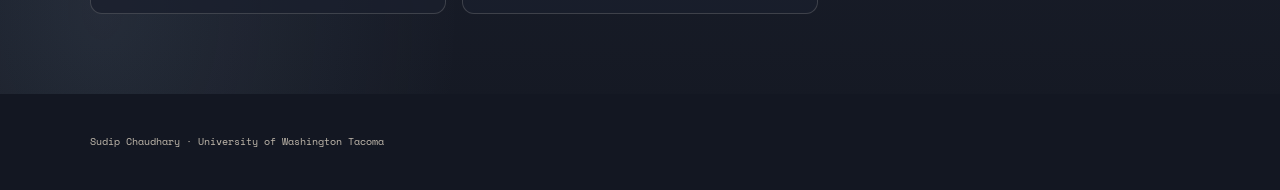
==== commit bd298cc7: "Update links and text in artifacts.html" ====
--- a/artifacts.html
+++ b/artifacts.html
@@ -36,7 +36,7 @@
 <h2>The Biosphere Realm</h2>
 <p>A living god-simulation sandbox for the browser. Shape continents, create humans, elves, dwarves, orcs, gnomes, goblins and saurians, awaken new ones with the monolith, release animals, and watch kingdoms grow, pray, create art, sail, ally, feud and fall through day, night, seasons and weather.</p>
 <div class="artifact-actions"><a class="artifact-link" href="https://github.com/SudipKing/The-Biosphere-Realm" target="_blank" rel="noopener">View repository 
-  ↗</a><a class="artifact-link" href="https://sudipking.github.io/The-Biosphere-Realm/" target="_blank" rel="noopener">Live portfolio ↗</a></div>
+  ↗</a><a class="artifact-link" href="https://sudipking.github.io/The-Biosphere-Realm/" target="_blank" rel="noopener">Live Game ↗</a></div>
 <p class="artifact-reflection"><strong>Reflection:</strong> I started by designing how the game should run and defining wwhat it means to be a God in a world simulation. I learned how to delegate taskt o subagents and create a heirarchal system and be more of a project manager rather than a coder.</p>
 </article>
   
@@ -45,7 +45,7 @@
 <h2>AI Inside It: Mind Map Canvas</h2>
 <p>A brainstorming canvas that turns any topic into an interactive mind map. Click any idea to expand it further. Works with Claude, OpenAI, Gemini, Grok, or any OpenAI-compatible model using your own API key.</p>
 <div class="artifact-actions"><a class="artifact-link" href="https://github.com/SudipKing/Mind-Map-Canvas" target="_blank" rel="noopener">View repository 
-  ↗</a><a class="artifact-link" href="https://sudipking.github.io/Mind-Map-Canvas/mindmap.html" target="_blank" rel="noopener">Live app ↗</a></div>
+  ↗</a><a class="artifact-link" href="https://sudipking.github.io/Mind-Map-Canvas/mindmap.html" target="_blank" rel="noopener">Live App ↗</a></div>
 <p class="artifact-reflection"><strong>Reflection:</strong> I started by thnming how can we interact with Ai with the Ai doing majority of the work. While you can ask any Ai to help brainstorm, it gives you alternatives or a design itself. The issue is the user rather than coming to his own conculsions, just ends up using the AI's idea. Mindamp breaksdown everyhting without blatantl telling what you should make, it acts and remains a guide the whole time.</p>
 </article>
   
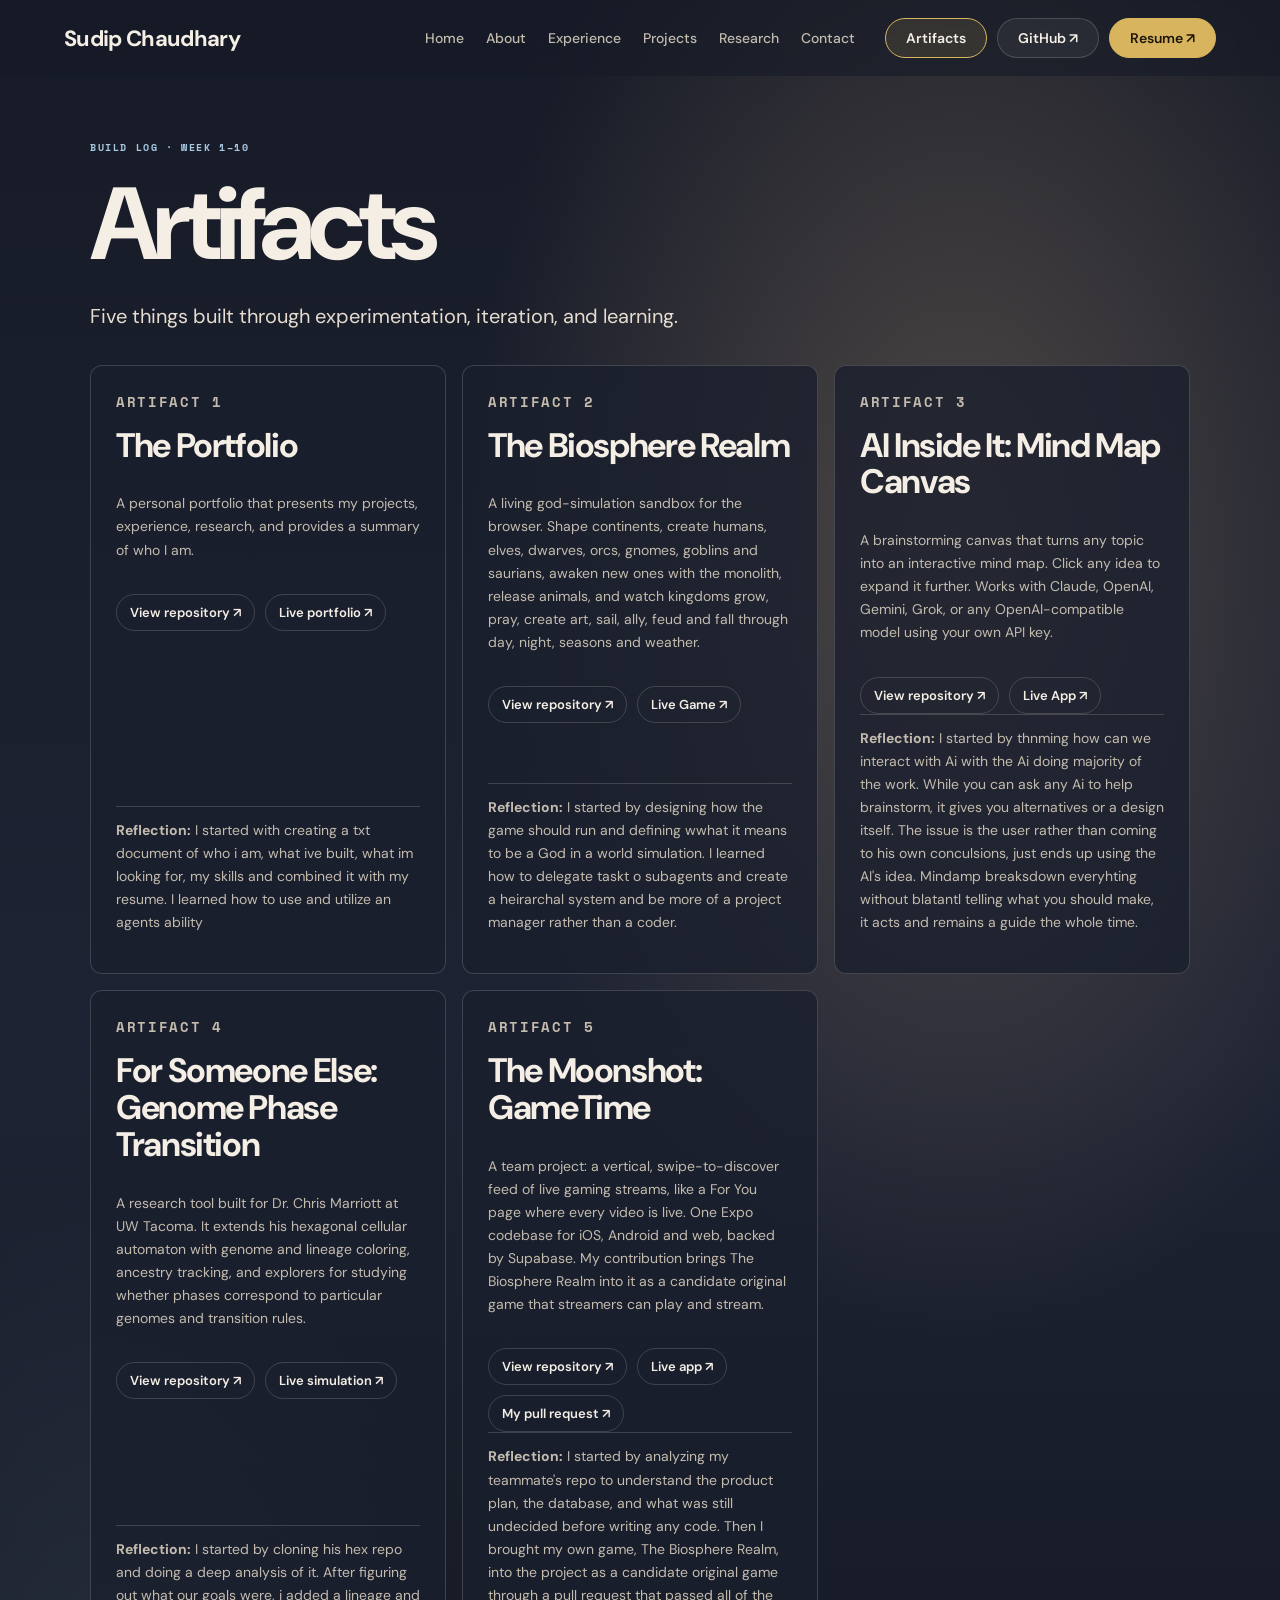
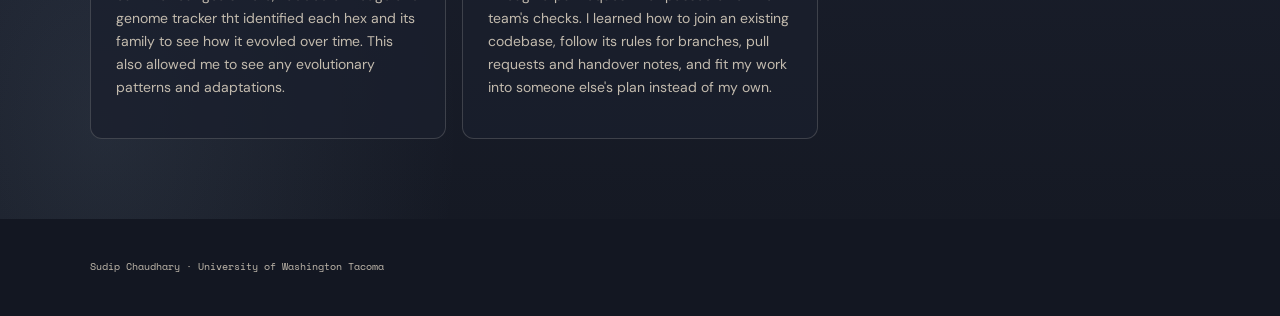
==== commit 16bd35fd: "Add GameTime as Artifact 5 Fill in the Moonshot card with the team's GameTime project: description, " ====
--- a/artifacts.html
+++ b/artifacts.html
@@ -60,12 +60,11 @@
   
 <article class="artifact-card">
 <p class="artifact-number">Artifact 5</p>
-<h2>The Moonshot</h2>
-<span class="artifact-status">Not built yet</span>
-<p>A placeholder for the ambitious final project.</p>
-<div class="artifact-actions"><a class="artifact-link" href="https://github.com/SudipKing/---" target="_blank" rel="noopener">View repository 
-  ↗</a><a class="artifact-link" href="https://sudipking.github.io/---/" target="_blank" rel="noopener">Live portfolio ↗</a></div>
-<p class="artifact-reflection"><strong>Reflection:</strong> ___</p>
+<h2>The Moonshot: GameTime</h2>
+<p>A team project: a vertical, swipe-to-discover feed of live gaming streams, like a For You page where every video is live. One Expo codebase for iOS, Android and web, backed by Supabase. My contribution brings The Biosphere Realm into it as a candidate original game that streamers can play and stream.</p>
+<div class="artifact-actions"><a class="artifact-link" href="https://github.com/rresnik2/gametime" target="_blank" rel="noopener">View repository
+  ↗</a><a class="artifact-link" href="https://gametime-gold.vercel.app/" target="_blank" rel="noopener">Live app ↗</a><a class="artifact-link" href="https://github.com/rresnik2/gametime/pull/5" target="_blank" rel="noopener">My pull request ↗</a></div>
+<p class="artifact-reflection"><strong>Reflection:</strong> I started by analyzing my teammate's repo to understand the product plan, the database, and what was still undecided before writing any code. Then I brought my own game, The Biosphere Realm, into the project as a candidate original game through a pull request that passed all of the team's checks. I learned how to join an existing codebase, follow its rules for branches, pull requests and handover notes, and fit my work into someone else's plan instead of my own.</p>
 </article>
   
 </main>
